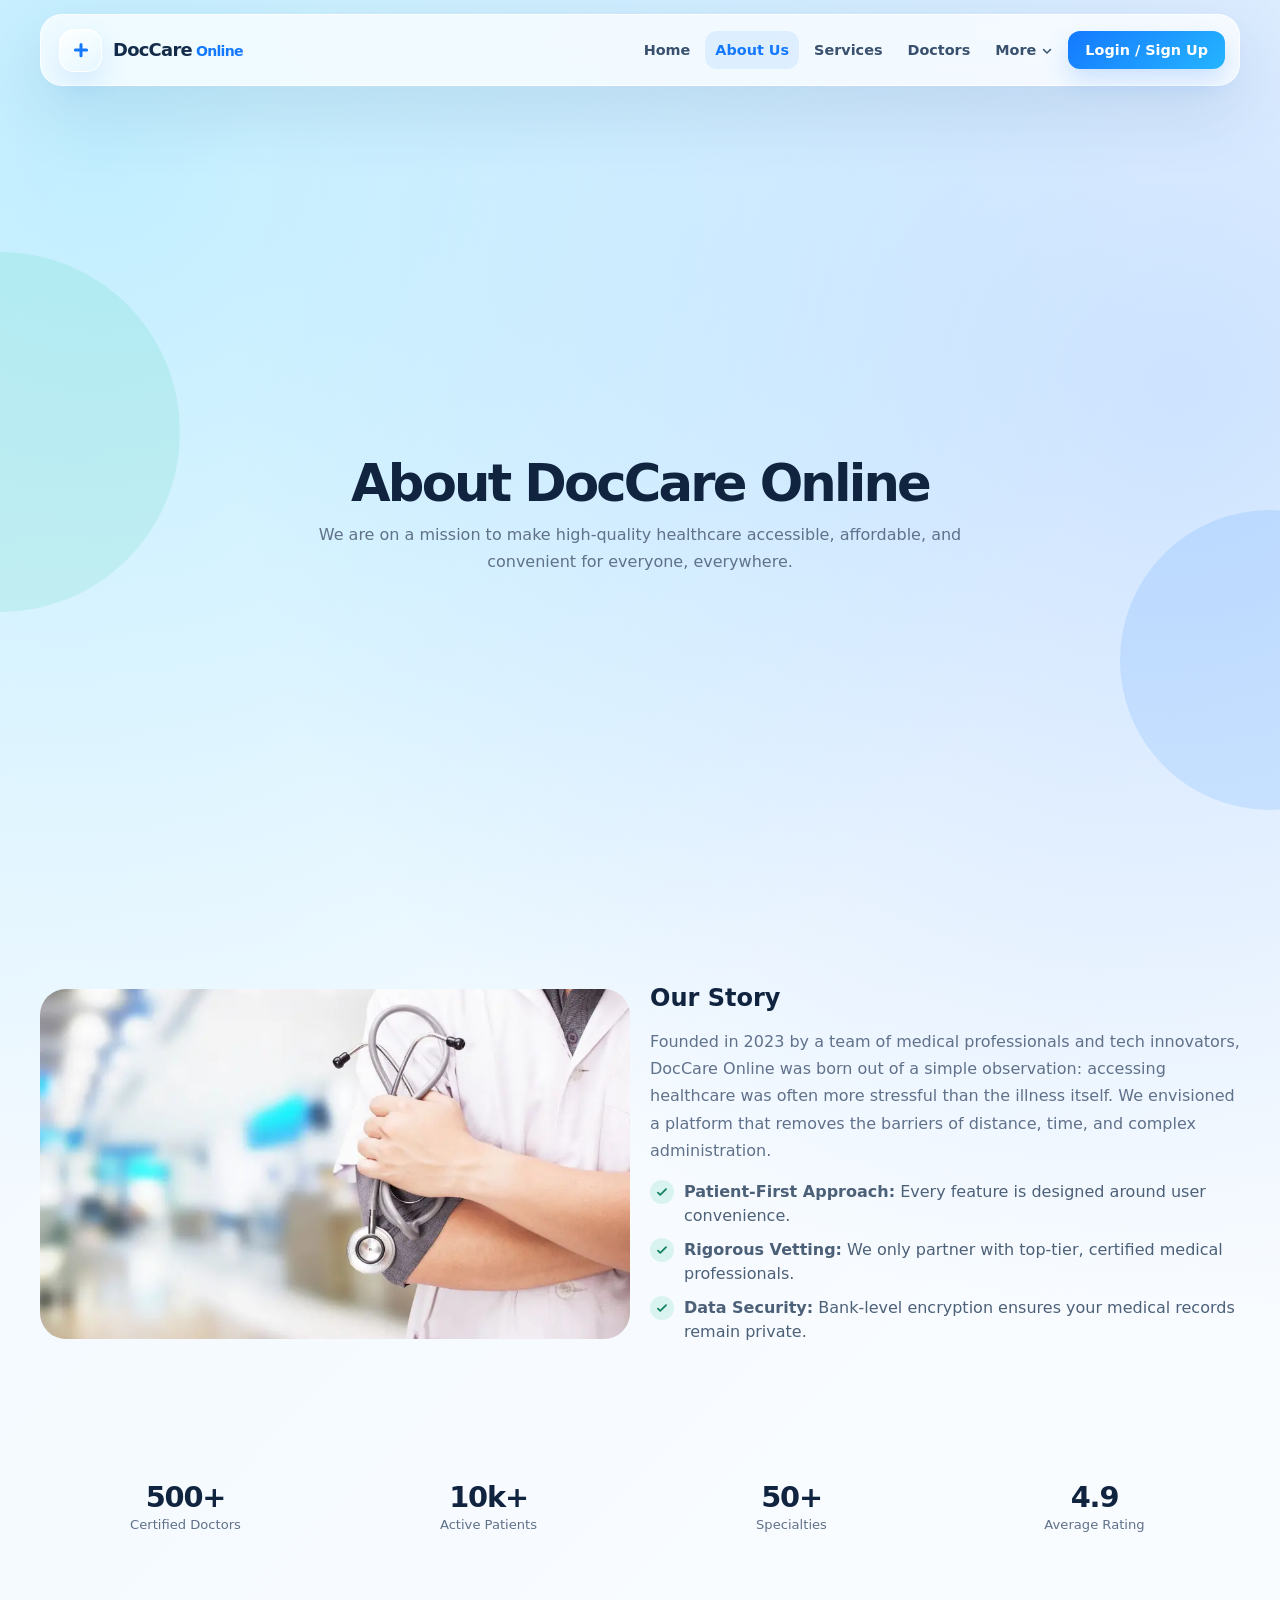
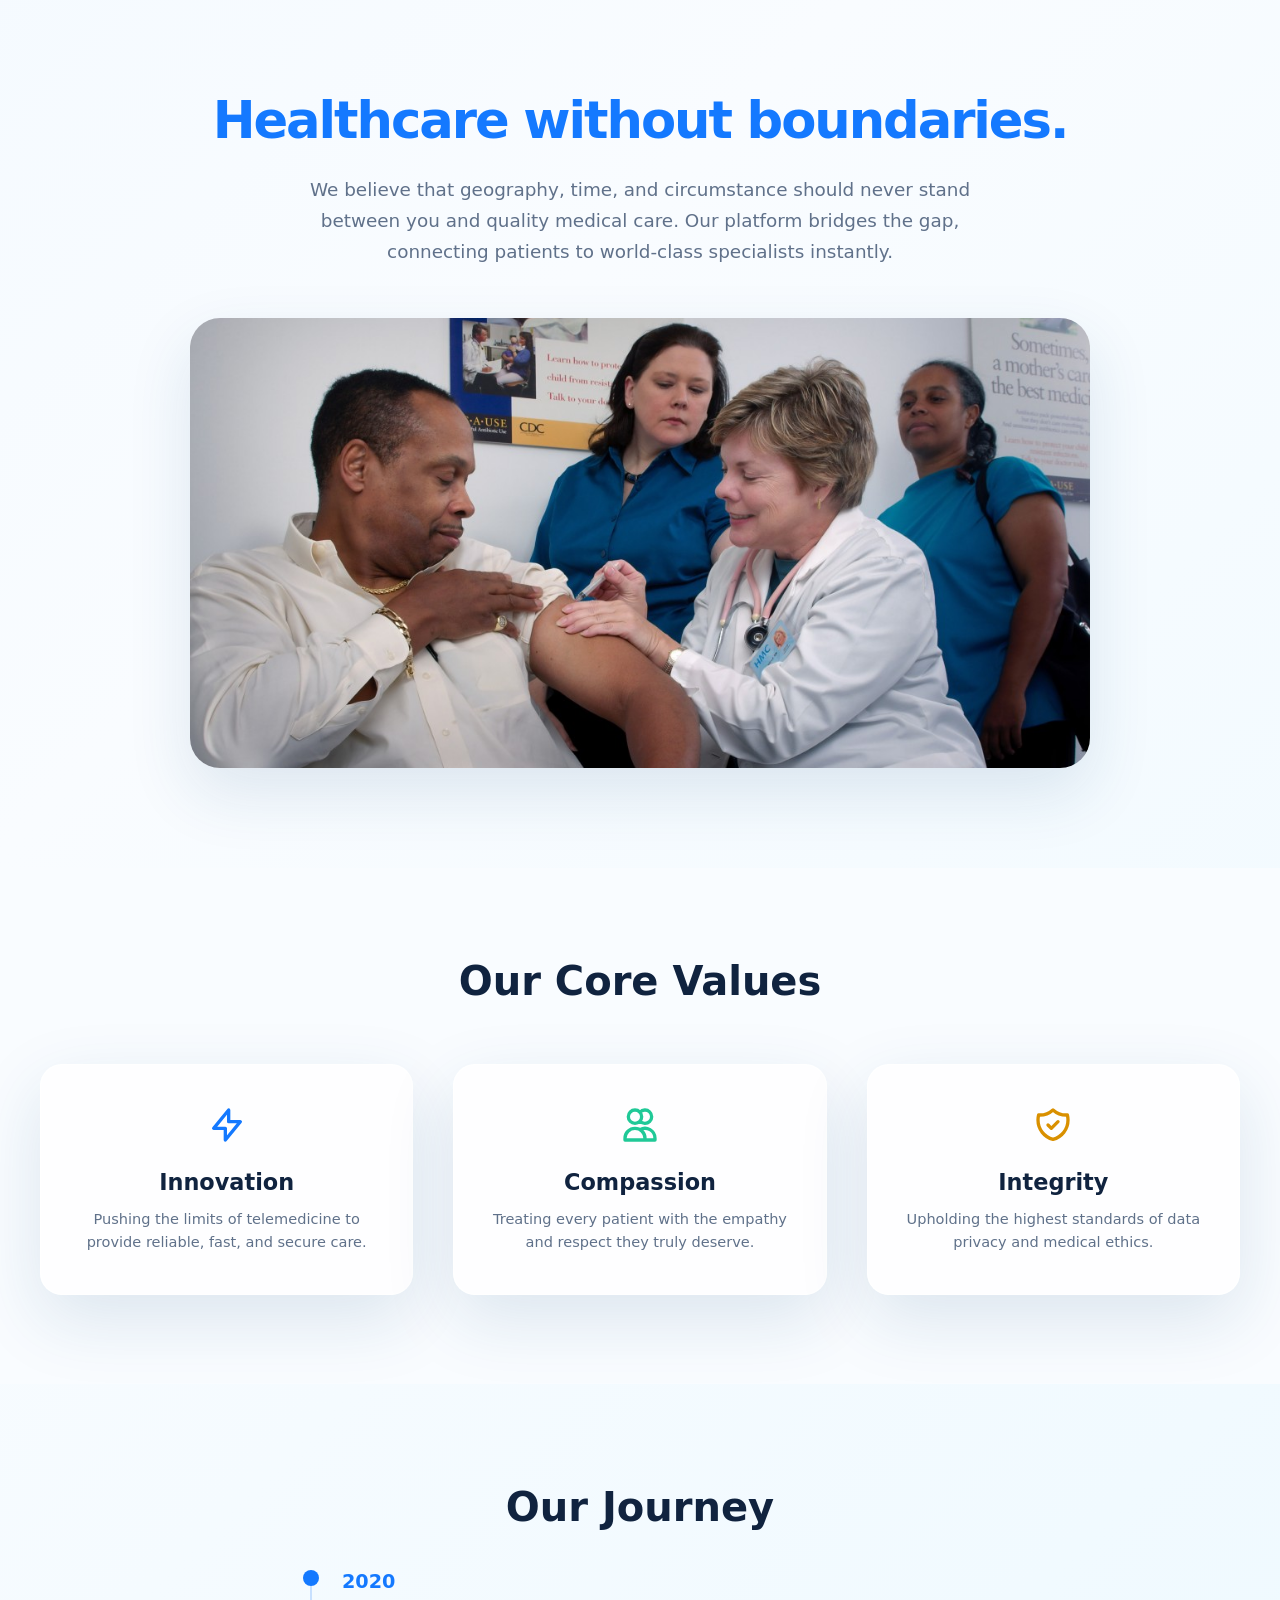
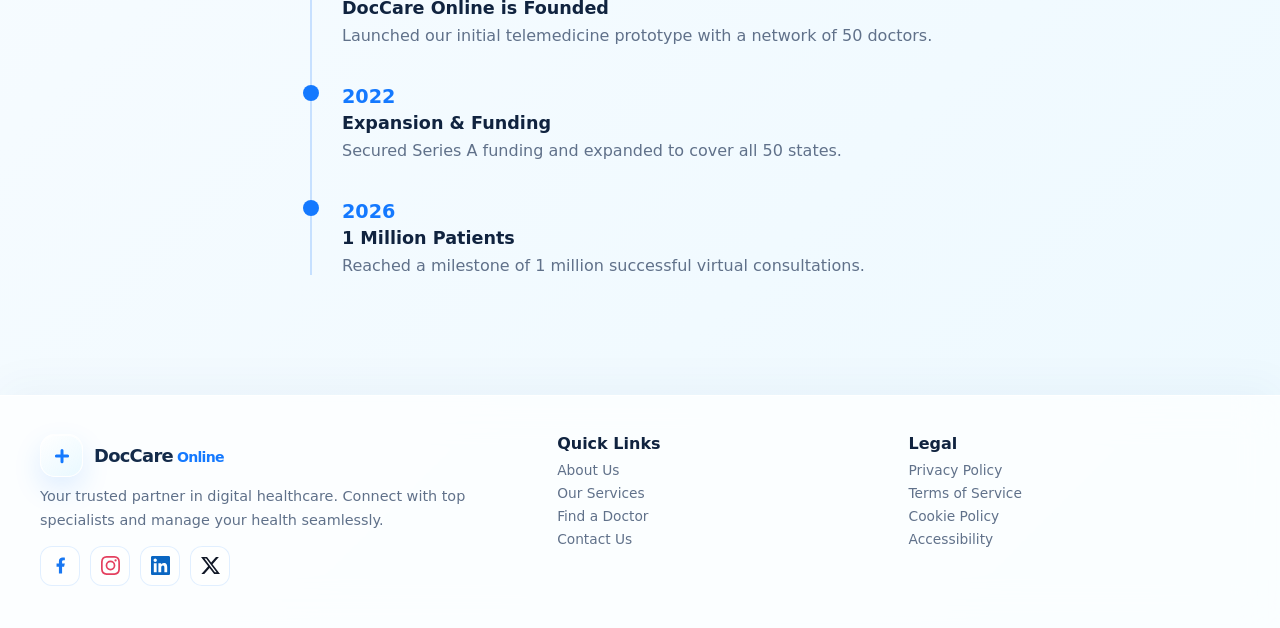
==== about.html @ 2a362c6a "first commit" ====
<!DOCTYPE html>
<html lang="en">
<head>
<meta charset="UTF-8">
<meta name="viewport" content="width=device-width, initial-scale=1.0, viewport-fit=cover">
<meta name="description" content="DocCare Online — modern doctor appointment platform for patients and healthcare professionals.">
<title>DocCare Online — Doctor Appointment Platform</title>
<link rel="icon" href="data:image/svg+xml,%3Csvg xmlns='http://www.w3.org/2000/svg' viewBox='0 0 64 64'%3E%3Crect x='2' y='2' width='60' height='60' rx='18' fill='%23eaf6ff' stroke='%23ffffff' stroke-width='4'/%3E%3Cpath d='M32 17v30M17 32h30' stroke='%231479ff' stroke-width='8' stroke-linecap='round'/%3E%3C/svg%3E">
<link rel="stylesheet" href="css/style.css">
</head>
<body>
<div id="public-layout">
<div class="nav-shell">
<nav class="navbar glass">
<a href="index.html" class="logo">
<div class="logo-mark"><svg viewBox="0 0 64 64" fill="none" stroke="var(--blue)" stroke-width="8" stroke-linecap="round" style="width: 24px; height: 24px;"><path d="M32 17v30M17 32h30"/></svg></div>
<div class="logo-wordmark"><strong>DocCare</strong><em>Online</em></div>
</a>
<div class="nav-links">
<a href="index.html" >Home</a>
<a href="about.html" class="active">About Us</a>
<a href="services.html">Services</a>
<a href="doctors.html">Doctors</a>
<div class="dropdown">
<button class="drop-toggle">More <svg style="width:12px;display:inline-block;vertical-align:middle" fill="none" stroke="currentColor" viewBox="0 0 24 24" stroke-width="3"><path stroke-linecap="round" stroke-linejoin="round" d="M19 9l-7 7-7-7"/></svg></button>
<div class="drop-menu">
<a href="specialties.html">Specialties</a>
<a href="how-it-works.html">How it Works</a>
<a href="resources.html">Resources</a>
<a href="contact.html">Contact</a>
</div>
</div>
<a href="auth.html" class="login-nav" >Login / Sign Up</a>
</div>
<button class="menu-btn" onclick="toggleMenu()"><svg fill="none" stroke="currentColor" viewBox="0 0 24 24" stroke-width="2.5"><path stroke-linecap="round" stroke-linejoin="round" d="M4 6h16M4 12h16M4 18h16"/></svg></button>
</nav>
</div>
<main id="main-content">
<section class="section hero"><div class="container"><div class="page-title reveal"><h1>About DocCare Online</h1><p>We are on a mission to make high-quality healthcare accessible, affordable, and convenient for everyone, everywhere.</p></div>
</section><section class="section"><div class="container"><div class="split" style="margin:40px 0"><div class="split-media reveal"><img src="image/Our%20Story.png"></div>
<div class="reveal"><h2>Our Story</h2><p style="color:var(--muted);margin:16px 0;line-height:1.7">Founded in 2023 by a team of medical professionals and tech innovators, DocCare Online was born out of a simple observation: accessing healthcare was often more stressful than the illness itself. We envisioned a platform that removes the barriers of distance, time, and complex administration.</p>
<ul class="list"><li><div class="check"><svg fill="none" stroke="currentColor" viewBox="0 0 24 24" stroke-width="3"><path stroke-linecap="round" stroke-linejoin="round" d="M5 13l4 4L19 7"/></svg></div><div><strong>Patient-First Approach:</strong> Every feature is designed around user convenience.</div></li>
<li><div class="check"><svg fill="none" stroke="currentColor" viewBox="0 0 24 24" stroke-width="3"><path stroke-linecap="round" stroke-linejoin="round" d="M5 13l4 4L19 7"/></svg></div><div><strong>Rigorous Vetting:</strong> We only partner with top-tier, certified medical professionals.</div></li>
<li><div class="check"><svg fill="none" stroke="currentColor" viewBox="0 0 24 24" stroke-width="3"><path stroke-linecap="round" stroke-linejoin="round" d="M5 13l4 4L19 7"/></svg></div><div><strong>Data Security:</strong> Bank-level encryption ensures your medical records remain private.</div></li></ul></div></div>
</section><section class="section"><div class="container"><div class="stats reveal"><div class="stat"><strong>500+</strong><span>Certified Doctors</span></div><div class="stat"><strong>10k+</strong><span>Active Patients</span></div><div class="stat"><strong>50+</strong><span>Specialties</span></div><div class="stat"><strong>4.9</strong><span>Average Rating</span></div></div></div></section>
<!-- About Section 1: Mission -->
<section class="section" style="padding:100px 0">
  <div class="container reveal">
    <div style="max-width:900px;margin:0 auto;text-align:center">
      <h2 style="font-size:3.2rem;line-height:1.15;letter-spacing:-0.04em;color:var(--blue);margin-bottom:24px">Healthcare without boundaries.</h2>
      <p style="font-size:1.15rem;line-height:1.7;color:var(--muted);margin-bottom:50px;max-width:700px;margin-left:auto;margin-right:auto">We believe that geography, time, and circumstance should never stand between you and quality medical care. Our platform bridges the gap, connecting patients to world-class specialists instantly.</p>
      <div style="width:100%;border-radius:30px;overflow:hidden;box-shadow:0 25px 65px rgba(27,78,121,0.12);background:var(--bg2);position:relative">
        <img src="image/Healthcare%20without%20boundaries.png" alt="Healthcare professionals" style="width:100%;height:450px;object-fit:cover;display:block">
      </div>
    </div>
  </div>
</section>
<!-- About Section 2: Values -->
<section class="section" style="background:var(--bg2);padding:90px 0">
  <div class="container reveal">
    <h2 style="text-align:center;font-size:2.5rem;margin-bottom:60px">Our Core Values</h2>
    <div class="values-grid">
      <div class="card glass" style="text-align:center;padding:40px 30px">
        <div style="color:var(--blue);margin-bottom:20px"><svg width="40" height="40" fill="none" stroke="currentColor" stroke-width="2" viewBox="0 0 24 24"><path stroke-linecap="round" stroke-linejoin="round" d="M13 10V3L4 14h7v7l9-11h-7z"/></svg></div>
        <h3 style="font-size:1.4rem;margin-bottom:12px">Innovation</h3>
        <p style="color:var(--muted);margin:0">Pushing the limits of telemedicine to provide reliable, fast, and secure care.</p>
      </div>
      <div class="card glass" style="text-align:center;padding:40px 30px">
        <div style="color:var(--mint);margin-bottom:20px"><svg width="40" height="40" fill="none" stroke="currentColor" stroke-width="2" viewBox="0 0 24 24"><path stroke-linecap="round" stroke-linejoin="round" d="M12 4.354a4 4 0 110 5.292M15 21H3v-1a6 6 0 0112 0v1zm0 0h6v-1a6 6 0 00-9-5.197M13 7a4 4 0 11-8 0 4 4 0 018 0z"/></svg></div>
        <h3 style="font-size:1.4rem;margin-bottom:12px">Compassion</h3>
        <p style="color:var(--muted);margin:0">Treating every patient with the empathy and respect they truly deserve.</p>
      </div>
      <div class="card glass" style="text-align:center;padding:40px 30px">
        <div style="color:#d99000;margin-bottom:20px"><svg width="40" height="40" fill="none" stroke="currentColor" stroke-width="2" viewBox="0 0 24 24"><path stroke-linecap="round" stroke-linejoin="round" d="M9 12l2 2 4-4m5.618-4.016A11.955 11.955 0 0112 2.944a11.955 11.955 0 01-8.618 3.04A12.02 12.02 0 003 9c0 5.591 3.824 10.29 9 11.622 5.176-1.332 9-6.03 9-11.622 0-1.042-.133-2.052-.382-3.016z"/></svg></div>
        <h3 style="font-size:1.4rem;margin-bottom:12px">Integrity</h3>
        <p style="color:var(--muted);margin:0">Upholding the highest standards of data privacy and medical ethics.</p>
      </div>
    </div>
  </div>
</section>
<!-- About Section 3: History -->
<section class="section" style="padding:100px 0">
  <div class="container reveal">
    <div style="max-width:700px;margin:0 auto">
      <h2 style="font-size:2.5rem;margin-bottom:40px;text-align:center">Our Journey</h2>
      <div style="border-left:2px solid rgba(20,121,255,0.2);padding-left:30px;margin-left:20px">
        <div style="position:relative;margin-bottom:40px">
          <div style="position:absolute;left:-39px;top:0;width:16px;height:16px;border-radius:50%;background:var(--blue)"></div>
          <h4 style="font-size:1.2rem;color:var(--blue);margin:0 0 5px">2020</h4>
          <p style="color:var(--ink);font-weight:600;font-size:1.1rem;margin:0">DocCare Online is Founded</p>
          <p style="color:var(--muted);margin-top:8px">Launched our initial telemedicine prototype with a network of 50 doctors.</p>
        </div>
        <div style="position:relative;margin-bottom:40px">
          <div style="position:absolute;left:-39px;top:0;width:16px;height:16px;border-radius:50%;background:var(--blue)"></div>
          <h4 style="font-size:1.2rem;color:var(--blue);margin:0 0 5px">2022</h4>
          <p style="color:var(--ink);font-weight:600;font-size:1.1rem;margin:0">Expansion & Funding</p>
          <p style="color:var(--muted);margin-top:8px">Secured Series A funding and expanded to cover all 50 states.</p>
        </div>
        <div style="position:relative">
          <div style="position:absolute;left:-39px;top:0;width:16px;height:16px;border-radius:50%;background:var(--blue)"></div>
          <h4 style="font-size:1.2rem;color:var(--blue);margin:0 0 5px">2026</h4>
          <p style="color:var(--ink);font-weight:600;font-size:1.1rem;margin:0">1 Million Patients</p>
          <p style="color:var(--muted);margin-top:8px">Reached a milestone of 1 million successful virtual consultations.</p>
        </div>
      </div>
    </div>
  </div>
</section>
</main>
<footer><div class="container"><div class="footer">
<div><a href="index.html" class="logo"><div class="logo-mark"><svg viewBox="0 0 64 64" fill="none" stroke="var(--blue)" stroke-width="8" stroke-linecap="round" style="width: 24px; height: 24px;"><path d="M32 17v30M17 32h30"/></svg></div><div class="logo-wordmark"><strong>DocCare</strong><em>Online</em></div></a><p>Your trusted partner in digital healthcare. Connect with top specialists and manage your health seamlessly.</p><div class="social-row"><a href="#" class="social-icon facebook"><svg viewBox="0 0 24 24" fill="currentColor"><path d="M14 13.5h2.5l1-4H14v-2c0-1.03 0-2 2-2h1.5V2.14c-.326-.043-1.557-.14-2.857-.14C11.928 2 10 3.657 10 6.7v2.8H7v4h3V22h4v-8.5z"/></svg></a><a href="#" class="social-icon instagram"><svg viewBox="0 0 24 24" fill="currentColor"><path d="M12 2.163c3.204 0 3.584.012 4.85.07 3.252.148 4.771 1.691 4.919 4.919.058 1.265.069 1.645.069 4.849 0 3.205-.012 3.584-.069 4.849-.149 3.225-1.664 4.771-4.919 4.919-1.266.058-1.644.07-4.85.07-3.204 0-3.584-.012-4.849-.07-3.26-.149-4.771-1.699-4.919-4.92-.058-1.265-.07-1.644-.07-4.849 0-3.204.013-3.583.07-4.849.149-3.227 1.664-4.771 4.919-4.919 1.266-.057 1.645-.069 4.849-.069zM12 0C8.741 0 8.333.014 7.053.072 2.695.272.273 2.69.073 7.052.014 8.333 0 8.741 0 12c0 3.259.014 3.668.072 4.948.2 4.358 2.618 6.78 6.98 6.98C8.333 23.986 8.741 24 12 24c3.259 0 3.668-.014 4.948-.072 4.354-.2 6.782-2.618 6.979-6.98.059-1.28.073-1.689.073-4.948 0-3.259-.014-3.667-.072-4.947-.196-4.354-2.617-6.78-6.979-6.98C15.668.014 15.259 0 12 0zm0 5.838a6.162 6.162 0 100 12.324 6.162 6.162 0 000-12.324zM12 16a4 4 0 110-8 4 4 0 010 8zm6.406-11.845a1.44 1.44 0 100 2.881 1.44 1.44 0 000-2.881z"/></svg></a><a href="#" class="social-icon linkedin"><svg viewBox="0 0 24 24" fill="currentColor"><path d="M20.447 20.452h-3.554v-5.569c0-1.328-.027-3.037-1.852-3.037-1.853 0-2.136 1.445-2.136 2.939v5.667H9.351V9h3.414v1.561h.046c.477-.9 1.637-1.85 3.37-1.85 3.601 0 4.267 2.37 4.267 5.455v6.286zM5.337 7.433c-1.144 0-2.063-.926-2.063-2.065 0-1.138.92-2.063 2.063-2.063 1.14 0 2.064.925 2.064 2.063 0 1.139-.925 2.065-2.064 2.065zm1.782 13.019H3.555V9h3.564v11.452zM22.225 0H1.771C.792 0 0 .774 0 1.729v20.542C0 23.227.792 24 1.771 24h20.451C23.2 24 24 23.227 24 22.271V1.729C24 .774 23.2 0 22.222 0h.003z"/></svg></a><a href="#" class="social-icon x-social"><svg viewBox="0 0 24 24" fill="currentColor"><path d="M18.901 1.153h3.68l-8.04 9.19L24 22.846h-7.406l-5.8-7.584-6.638 7.584H.474l8.6-9.83L0 1.154h7.594l5.243 6.932ZM17.61 20.644h2.039L6.486 3.24H4.298Z"/></svg></a></div></div>
<div><h4>Quick Links</h4><a href="about.html">About Us</a><a href="services.html">Our Services</a><a href="doctors.html">Find a Doctor</a><a href="contact.html">Contact Us</a></div>
<div><h4>Legal</h4><a href="#">Privacy Policy</a><a href="#">Terms of Service</a><a href="#">Cookie Policy</a><a href="#">Accessibility</a></div>
</div></div></footer>
</div>
<div id="toast" class="toast"></div>
<button id="back-top" class="back-top" onclick="scrollToTop()"><svg fill="none" stroke="currentColor" viewBox="0 0 24 24" stroke-width="3" style="width:20px;height:20px"><path stroke-linecap="round" stroke-linejoin="round" d="M5 15l7-7 7 7"/></svg></button>
<script src="js/app.js"></script>
</body>
</html>
---- css/style.css ----
:root{--bg:#eef7ff;--bg2:#f9fcff;--ink:#10233f;--muted:#60718a;--blue:#1479ff;--blue2:#00a7e8;--mint:#20c997;--white:rgba(255,255,255,.72);--line:rgba(20,121,255,.15);--shadow:0 24px 70px rgba(27,78,121,.13);--radius:26px;--max:1200px}
*{box-sizing:border-box;margin:0;padding:0}
html{scroll-behavior:smooth}
body{font-family:Inter,ui-sans-serif,system-ui,-apple-system,BlinkMacSystemFont,"Segoe UI",sans-serif;color:var(--ink);background:radial-gradient(circle at 8% 4%,rgba(73,213,255,.28),transparent 27%),radial-gradient(circle at 92% 10%,rgba(20,121,255,.18),transparent 26%),linear-gradient(135deg,var(--bg),var(--bg2) 48%,#edf9ff);min-height:100vh;overflow-x:hidden}
body:before,body:after{content:"";position:fixed;z-index:-1;border-radius:50%;pointer-events:none}
body:before{width:360px;height:360px;left:-180px;top:28%;background:rgba(32,201,151,.12)}
body:after{width:300px;height:300px;right:-140px;bottom:10%;background:rgba(20,121,255,.12)}
a{color:inherit;text-decoration:none}button,input,select,textarea{font:inherit}button{cursor:pointer}img{display:block;max-width:100%}
.container{width:min(calc(100% - 32px),var(--max));margin:auto}
.glass{background:var(--white);border:1px solid rgba(255,255,255,.82);box-shadow:var(--shadow);backdrop-filter:blur(20px);-webkit-backdrop-filter:blur(20px)}
.nav-shell{position:sticky;top:14px;z-index:1000;padding:0 16px}.navbar{width:min(100%,var(--max));margin:auto;min-height:72px;padding:10px 14px 10px 18px;border-radius:22px;display:flex;align-items:center;gap:18px}
.logo{display:flex;align-items:center;gap:10px;font-weight:900;letter-spacing:-.03em;white-space:nowrap;margin-right:auto}.logo-mark{width:42px;height:42px;border-radius:13px;display:grid;place-items:center;background:linear-gradient(135deg,var(--blue),var(--blue2));color:#fff;box-shadow:0 12px 28px rgba(20,121,255,.25);font-size:25px;font-weight:900}.nav-links{display:flex;align-items:center;gap:5px}
.nav-links>a,.drop-toggle{border:0;background:transparent;padding:11px 10px;border-radius:12px;color:#39516e;font-weight:700;font-size:.9rem;white-space:nowrap}.nav-links>a:hover,.drop-toggle:hover,.nav-links>a.active{background:rgba(20,121,255,.09);color:var(--blue)}
.dropdown{position:relative}.drop-menu{display:none;position:absolute;top:calc(100% + 8px);left:0;min-width:220px;padding:8px;border-radius:18px;background:rgba(250,253,255,.96);border:1px solid rgba(20,121,255,.12);box-shadow:0 22px 55px rgba(30,80,120,.18);backdrop-filter:blur(18px)}.dropdown.open .drop-menu{display:grid}.drop-menu a{padding:11px 12px;border-radius:10px;color:#3b5573;font-weight:650}.drop-menu a:hover,.drop-menu a.active{background:rgba(20,121,255,.08);color:var(--blue)}
.login-nav{background:linear-gradient(135deg,var(--blue),#25b5ff)!important;color:#fff!important;padding-inline:17px!important;box-shadow:0 12px 24px rgba(20,121,255,.18)}.menu-btn{display:none;border:0;background:rgba(255,255,255,.75);width:44px;height:44px;border-radius:13px;color:var(--ink)}
main{padding-top:34px}.page{display:none}.page.active{display:block}.hero{padding:58px 0 40px;min-height:calc(100vh - 100px);display:flex;align-items:center;width:100%}.hero-grid{display:grid;grid-template-columns:1.05fr .95fr;gap:34px;align-items:center}
.eyebrow{display:inline-flex;align-items:center;gap:8px;padding:8px 12px;border-radius:999px;background:rgba(20,121,255,.08);border:1px solid rgba(20,121,255,.12);color:var(--blue);font-weight:800;font-size:.78rem;letter-spacing:.04em;text-transform:uppercase}.eyebrow svg{width:15px;height:15px}
h1{font-size:clamp(2.5rem,5vw,5rem);line-height:1.02;letter-spacing:-.055em;margin:16px 0 18px;max-width:760px}.hero h1{max-width:680px}.hero-copy p{font-size:1.05rem;line-height:1.75;color:var(--muted);max-width:650px}
.hero-actions{display:flex;flex-wrap:wrap;gap:11px;margin-top:24px}.btn{min-height:46px;border:1px solid transparent;border-radius:13px;padding:0 18px;display:inline-flex;align-items:center;justify-content:center;gap:8px;font-weight:800;transition:.25s ease;white-space:nowrap}.btn svg{width:17px;height:17px}.btn-primary{color:#fff;background:linear-gradient(135deg,var(--blue),var(--blue2));box-shadow:0 14px 30px rgba(20,121,255,.2)}.btn-secondary{background:rgba(255,255,255,.58);border-color:rgba(20,121,255,.14);color:#2f4a68}.btn:hover{transform:translateY(-2px);box-shadow:0 16px 32px rgba(30,90,140,.14)}
.hero-visual{position:relative;min-height:470px}.hero-image{height:470px;width:100%;object-fit:cover;border-radius:34px;border:1px solid rgba(255,255,255,.9);box-shadow:0 30px 80px rgba(29,83,130,.2)}.float-card{position:absolute;padding:14px 16px;border-radius:18px;min-width:190px;animation:float 5s ease-in-out infinite}.float-a{left:-20px;bottom:34px}.float-b{right:-18px;top:36px;animation-delay:-2s}.float-title{font-size:.76rem;color:var(--muted);font-weight:750}.float-value{font-weight:900;margin-top:4px}.avatar-row{display:flex;align-items:center;margin-top:10px}.avatar{width:31px;height:31px;border-radius:50%;object-fit:cover;border:2px solid #fff;margin-left:-7px}.avatar:first-child{margin-left:0}
.section{padding:38px 0}.section-head{display:flex;align-items:end;justify-content:space-between;gap:20px;margin-bottom:18px}.section-head h2{font-size:clamp(1.55rem,3vw,2.35rem);letter-spacing:-.04em}.section-head p{color:var(--muted);max-width:620px;line-height:1.65}.center-head{text-align:center;display:block}.center-head p{margin:8px auto 0}
.grid{display:grid;gap:16px}.grid-3{grid-template-columns:repeat(3,1fr)}.grid-4{grid-template-columns:repeat(4,1fr)}.values-grid{display:grid;grid-template-columns:repeat(3,1fr);gap:40px}.card{border-radius:22px;padding:18px;min-width:0}.card h3{font-size:1.03rem;margin:10px 0 6px}.card p{color:var(--muted);line-height:1.6;font-size:.91rem}
.icon-box{width:46px;height:46px;border-radius:14px;display:grid;place-items:center;background:linear-gradient(135deg,rgba(20,121,255,.12),rgba(32,201,151,.12));color:var(--blue);font-size:22px}.icon-box svg{width:22px;height:22px}
.specialty{display:flex;flex-direction:column;justify-content:center;align-items:center;text-align:center;gap:12px;padding:24px 16px;transition:.25s ease}.specialty:hover{transform:translateY(-4px)}.image-card{overflow:hidden;padding:0}.image-card img{width:100%;height:190px;object-fit:cover}.image-card .pad{padding:16px}.doctor-card img{height:250px}.badge{display:inline-flex;padding:6px 9px;border-radius:999px;background:rgba(32,201,151,.11);color:#168564;font-size:.72rem;font-weight:800}.rating{color:#d99000;font-weight:800;font-size:.85rem}
.stats{display:grid;grid-template-columns:repeat(4,1fr);gap:12px}.stat{padding:20px;border-radius:20px;text-align:center}.stat strong{display:block;font-size:1.8rem;letter-spacing:-.04em}.stat span{color:var(--muted);font-size:.82rem}.impact-grid{display:grid;grid-template-columns:repeat(4,1fr);gap:30px;text-align:center}
.split{display:grid;grid-template-columns:1fr 1fr;gap:20px;align-items:center}.split-media{height:350px;overflow:hidden;border-radius:26px}.split-media img{width:100%;height:100%;object-fit:cover}
.list{display:grid;gap:10px;margin-top:16px}.list li{list-style:none;display:flex;gap:10px;align-items:flex-start;color:#4c6078;line-height:1.5}.check{width:24px;height:24px;border-radius:50%;display:grid;place-items:center;flex:0 0 24px;background:rgba(32,201,151,.14);color:#13835f}.check svg{width:14px;height:14px}
.steps{display:grid;grid-template-columns:repeat(3,1fr);gap:14px}.step{padding:18px;border-radius:22px;position:relative}.step-num{font-weight:900;color:var(--blue);font-size:.8rem}.step img{width:100%;height:155px;object-fit:cover;border-radius:17px;margin-top:12px}.step h3{margin:12px 0 6px}
.banner{padding:24px;border-radius:28px;display:flex;justify-content:space-between;align-items:center;gap:20px;background:linear-gradient(135deg,rgba(20,121,255,.11),rgba(73,213,255,.14));border:1px solid rgba(20,121,255,.12)}.banner h2{font-size:1.65rem;letter-spacing:-.035em}
.quote{padding:22px;border-radius:22px}.quote p{font-size:1rem;line-height:1.7;color:#465b73}.quote strong{display:block;margin-top:12px}
.page-title{padding:42px 0 22px;text-align:center}.page-title h1{font-size:clamp(2rem,4vw,3.5rem);margin:0 auto 10px;max-width:none;line-height:1.08}.page-title p{color:var(--muted);max-width:720px;margin:auto;line-height:1.7}
.service-card{min-height:240px;display:flex;flex-direction:column}.service-card .service-foot{margin-top:auto;padding-top:16px;display:flex;justify-content:space-between;align-items:center}.price{font-weight:900;color:var(--blue)}
.filters{display:flex;flex-wrap:wrap;justify-content:center;gap:9px;margin-bottom:16px}.filter{border:1px solid rgba(20,121,255,.14);background:rgba(255,255,255,.6);padding:9px 12px;border-radius:999px;font-weight:800;color:#4c6078}.filter.active{background:var(--blue);color:#fff}
.contact-grid{display:grid;grid-template-columns:.85fr 1.15fr;gap:18px}.contact-list{display:grid;gap:11px}.contact-item{display:flex;gap:13px;align-items:center;padding:14px;border-radius:18px}.contact-item svg{width:20px;color:var(--blue)}
.form{display:grid;gap:12px}.form-grid{display:grid;grid-template-columns:1fr 1fr;gap:12px}label{font-size:.78rem;font-weight:800;color:#425a74;margin-bottom:5px;display:block}input,select,textarea{width:100%;border:1px solid rgba(50,91,125,.16);background:rgba(255,255,255,.72);border-radius:13px;padding:12px 13px;color:var(--ink);outline:none}input:focus,select:focus,textarea:focus{border-color:rgba(20,121,255,.55);box-shadow:0 0 0 4px rgba(20,121,255,.08)}textarea{min-height:130px;resize:vertical}
.map{height:280px;border-radius:22px;overflow:hidden;background:linear-gradient(135deg,#dff5ff,#effcf8);position:relative}.map:before{content:"";position:absolute;inset:0;background-image:linear-gradient(35deg,transparent 48%,rgba(20,121,255,.12) 49%,transparent 51%),linear-gradient(125deg,transparent 48%,rgba(32,201,151,.12) 49%,transparent 51%);background-size:90px 90px}.map-pin{position:absolute;left:50%;top:50%;transform:translate(-50%,-50%);width:64px;height:64px;border-radius:50% 50% 50% 0;rotate:-45deg;background:linear-gradient(135deg,var(--blue),var(--blue2));display:grid;place-items:center;box-shadow:0 16px 35px rgba(20,121,255,.3)}.map-pin span{rotate:45deg;color:#fff;font-weight:900}
.dashboard-page{display:none;min-height:100vh}.dashboard-page.active{display:block}.dash-layout{display:grid;grid-template-columns:250px 1fr;min-height:100vh}.sidebar{position:sticky;top:0;height:100vh;padding:18px;display:flex;flex-direction:column;gap:15px;border-right:1px solid rgba(20,121,255,.12)}.sidebar .logo{margin:0 0 12px}.side-nav{display:grid;gap:6px}.side-nav button{border:0;background:transparent;text-align:left;padding:12px 13px;border-radius:13px;color:#4a6078;font-weight:750}.side-nav button:hover,.side-nav button.active{background:rgba(20,121,255,.1);color:var(--blue)}.side-bottom{margin-top:auto;display:grid;gap:8px}
.dash-main{padding:24px;min-width:0}.dash-top{display:flex;align-items:center;justify-content:space-between;gap:14px;margin-bottom:18px}.dash-top h2{font-size:1.55rem;letter-spacing:-.035em}.dash-menu{display:none;border:0;background:rgba(255,255,255,.75);width:44px;height:44px;border-radius:13px}.dash-grid{display:grid;grid-template-columns:repeat(4,1fr);gap:12px}.dash-stat{padding:18px;border-radius:20px}.dash-stat span{display:block;color:var(--muted);font-size:.78rem}.dash-stat strong{font-size:1.8rem;display:block;margin-top:6px}
.table-wrap{overflow:auto;border-radius:20px}table{width:100%;border-collapse:collapse;min-width:680px}th,td{padding:13px 12px;text-align:left;border-bottom:1px solid rgba(20,121,255,.09);font-size:.86rem}th{color:#526780;font-size:.75rem;text-transform:uppercase;letter-spacing:.04em}.status{display:inline-flex;padding:6px 9px;border-radius:999px;font-weight:800;font-size:.72rem}.status.green{background:rgba(32,201,151,.12);color:#167b5d}.status.blue{background:rgba(20,121,255,.1);color:#1262c7}
.auth{min-height:100vh;display:grid;place-items:center;padding:30px 16px;position:relative}.auth-controls{position:fixed;top:20px;right:20px;display:flex;gap:8px}.auth-brand{display:flex;justify-content:center;margin-bottom:18px}.auth-card{width:min(100%,470px);padding:28px;border-radius:28px}.auth-card h1{font-size:2rem;text-align:center;margin:0 0 8px;letter-spacing:-.04em}.auth-card .sub{text-align:center;color:var(--muted);margin-bottom:20px}.auth-logo{display:inline-flex}
.remember-row{display:flex;justify-content:space-between;gap:10px;align-items:center;font-size:.82rem}.remember{display:flex;align-items:center;gap:8px}.remember input{width:16px;height:16px}.remember-row a{color:var(--blue);font-weight:800}.socials{display:grid;grid-template-columns:1fr 1fr;gap:10px;margin-top:14px}.social-btn{min-height:45px;border:1px solid rgba(50,91,125,.14);background:rgba(255,255,255,.72);border-radius:13px;display:flex;align-items:center;justify-content:center;gap:9px;font-weight:800;color:#344b65}.social-btn svg{width:19px;height:19px}.divider{display:flex;align-items:center;gap:10px;margin:16px 0;color:#7b8da2;font-size:.75rem}.divider:before,.divider:after{content:"";height:1px;background:rgba(20,121,255,.12);flex:1}.auth-foot{text-align:center;margin-top:15px;color:var(--muted);font-size:.86rem}.auth-foot a{color:var(--blue);font-weight:800}
.toast{position:fixed;right:18px;bottom:18px;z-index:3000;background:#10233f;color:#fff;padding:12px 15px;border-radius:13px;box-shadow:0 18px 45px rgba(16,35,63,.24);transform:translateY(20px);opacity:0;pointer-events:none;transition:.25s}.toast.show{transform:none;opacity:1}.back-top{position:fixed;right:18px;bottom:18px;width:44px;height:44px;border:0;border-radius:50%;background:var(--blue);color:#fff;display:none;place-items:center;box-shadow:0 14px 30px rgba(20,121,255,.24);z-index:800}.back-top.show{display:grid}
footer{padding:38px 0 42px;background:var(--white);border-top:1px solid rgba(255,255,255,.82);box-shadow:0 -10px 40px rgba(27,78,121,.04);backdrop-filter:blur(20px);-webkit-backdrop-filter:blur(20px);margin-top:20px}.footer{display:grid;grid-template-columns:1.2fr .8fr .8fr;gap:20px}.footer p{color:var(--muted);line-height:1.65;margin-top:8px;max-width:450px;font-size:.9rem}.footer h4{margin-bottom:9px}.footer a:not(.logo):not(.social-icon){display:block;color:#60718a;margin:7px 0;font-size:.86rem}.social-row{display:flex;gap:8px}.social-icon{width:36px;height:36px;border-radius:11px;display:grid;place-items:center;background:rgba(20,121,255,.08);color:var(--blue);font-weight:900;transition:.2s}.social-icon:hover{transform:translateY(-2px);background:rgba(20,121,255,.14)}
.reveal{opacity:0;transform:translateY(16px);transition:.65s ease}.reveal.in{opacity:1;transform:none}@keyframes float{0%,100%{transform:translateY(0)}50%{transform:translateY(-9px)}}
@media(max-width:1020px){.nav-links{gap:1px}.nav-links>a,.drop-toggle{padding-inline:8px;font-size:.82rem}.hero-grid{grid-template-columns:1fr}.hero-copy, .hero-copy p { margin-inline: auto; text-align: center; }.hero-actions, .hero-nodes, .hero-motion-chips, .avatar-row { justify-content: center !important; }.hero-copy{max-width:760px}.hero-visual{max-width:780px}.grid-4,.impact-grid{grid-template-columns:repeat(2,1fr)}.stats{grid-template-columns:repeat(2,1fr)}.footer{grid-template-columns:1fr 1fr}.dash-layout{grid-template-columns:220px 1fr}.dash-grid{grid-template-columns:repeat(2,1fr)}}
@media(max-width:780px){.nav-shell{top:8px;padding:0 9px}.navbar{min-height:64px;padding:9px 10px 9px 13px}.menu-btn{display:grid;place-items:center}.nav-links{display:none;position:absolute;left:9px;right:9px;top:calc(100% + 8px);padding:10px;border-radius:20px;flex-direction:column;align-items:stretch;background:#ffffff;box-shadow:0 25px 60px rgba(20,43,74,0.15);border:1px solid rgba(20,121,255,0.06)}.nav-links.open{display:flex}.nav-links>a,.drop-toggle{width:100%;text-align:center;padding:12px}.dropdown{width:100%}.drop-menu{position:static;box-shadow:none;margin-top:5px;background:rgba(20,121,255,0.03);border-radius:14px}.drop-menu a{text-align:center;display:block}main{padding-top:18px}.hero{padding-top:32px}.hero-image{height:370px}.hero-visual{min-height:390px}.float-a{left:8px;bottom:22px}.float-b{right:8px;top:18px}.grid-3,.steps,.values-grid{grid-template-columns:repeat(2, 1fr)}.grid-3 > *:nth-child(3):last-child,.steps > *:nth-child(3):last-child{grid-column:1 / -1;width:calc(50% - 8px);margin-inline:auto}.values-grid > *:nth-child(3):last-child{grid-column:1 / -1;width:calc(50% - 20px);margin-inline:auto}.split,.contact-grid{grid-template-columns:1fr}.form-grid{grid-template-columns:1fr}.grid-4{grid-template-columns:1fr 1fr}.footer{grid-template-columns:1fr;text-align:center}.footer .logo{justify-content:center;margin-inline:auto}.footer p{margin-inline:auto;text-align:center}.dash-layout{display:block}.sidebar{position:fixed;z-index:1200;left:-285px;top:0;width:270px;transition:.25s;background:rgba(249,252,255,.96);backdrop-filter:blur(18px);box-shadow:25px 0 50px rgba(30,80,120,.12)}.sidebar.open{left:0}.dash-main{padding:17px}.dash-menu{display:grid;place-items:center}}
@media(max-width:520px){.container{width:min(calc(100% - 22px),var(--max))}.logo-mark{width:38px;height:38px}.logo span{font-size:.94rem}h1{font-size:2.45rem}.hero-image{height:320px}.float-card{min-width:155px;padding:11px}.float-a{left:2px}.float-b{right:2px}.card{padding:15px}.grid-3,.steps,.grid-4,.stats,.dash-grid,.impact-grid,.values-grid{grid-template-columns:1fr}.grid-3 > *:nth-child(3):last-child,.steps > *:nth-child(3):last-child,.values-grid > *:nth-child(3):last-child{grid-column:auto;width:100%;margin-inline:0}.section{padding:28px 0}.banner{display:grid}.auth-card{padding:22px 18px}.auth-controls{top:10px;right:10px}.socials{grid-template-columns:1fr}}
.doctor-card img{object-position:center 28%;background:linear-gradient(135deg,#eaf7ff,#f8fcff)}
.doctor-card:hover img{transform:scale(1.055);filter:saturate(1.06) contrast(1.02)}
.home-motion{position:relative;overflow:hidden;padding:28px;border-radius:30px;min-height:260px}
.motion-stage{position:relative;height:205px;border-radius:24px;overflow:hidden;background:linear-gradient(135deg,rgba(255,255,255,.82),rgba(220,244,255,.5));border:1px solid rgba(255,255,255,.9)}
.motion-grid{position:absolute;inset:0;background-image:linear-gradient(rgba(20,121,255,.08) 1px,transparent 1px),linear-gradient(90deg,rgba(20,121,255,.08) 1px,transparent 1px);background-size:32px 32px;mask-image:linear-gradient(to bottom,transparent,#000 18%,#000 82%,transparent)}
.motion-orb{position:absolute;width:92px;height:92px;border-radius:50%;background:radial-gradient(circle at 32% 28%,#fff 0 8%,#8cecff 22%,#1479ff 68%,rgba(20,121,255,.05) 72%);box-shadow:0 0 45px rgba(20,121,255,.28),inset -12px -16px 25px rgba(8,74,160,.18);animation:orbTravel 9s cubic-bezier(.45,.05,.55,.95) infinite alternate}
.motion-orb.one{left:7%;top:55%;animation-delay:-1.5s}
.motion-orb.two{width:58px;height:58px;left:44%;top:18%;animation-duration:7s;animation-delay:-4s;background:radial-gradient(circle at 30% 25%,#fff 0 9%,#7cf5d5 23%,#20c997 68%,rgba(32,201,151,.04) 73%)}
.motion-orb.three{width:42px;height:42px;right:9%;top:55%;animation-duration:6s;animation-delay:-2s}
.motion-line{position:absolute;height:2px;width:72%;left:14%;top:50%;background:linear-gradient(90deg,transparent,rgba(20,121,255,.15),#1479ff,rgba(32,201,151,.65),transparent);filter:blur(.2px);animation:scanLine 3.8s ease-in-out infinite}
.motion-card{position:absolute;z-index:3;left:50%;top:50%;transform:translate(-50%,-50%);width:min(330px,82%);padding:16px 18px;border-radius:20px;background:rgba(255,255,255,.68);border:1px solid rgba(255,255,255,.95);backdrop-filter:blur(16px);box-shadow:0 20px 45px rgba(27,78,121,.16);animation:cardFloat 4.5s ease-in-out infinite}
.motion-card .motion-status{display:flex;align-items:center;justify-content:space-between;gap:12px}
.motion-dot{width:9px;height:9px;border-radius:50%;background:#20c997;box-shadow:0 0 0 7px rgba(32,201,151,.12);animation:dotPulse 1.8s infinite}
.motion-wave{display:flex;align-items:end;gap:5px;height:30px;margin-top:12px}
.motion-wave i{display:block;flex:1;border-radius:99px;background:linear-gradient(180deg,#1479ff,#7bdfff);animation:wave 1.2s ease-in-out infinite}
.motion-wave i:nth-child(1){height:35%;animation-delay:-.1s}.motion-wave i:nth-child(2){height:75%;animation-delay:-.3s}.motion-wave i:nth-child(3){height:50%;animation-delay:-.5s}.motion-wave i:nth-child(4){height:92%;animation-delay:-.2s}.motion-wave i:nth-child(5){height:62%;animation-delay:-.4s}.motion-wave i:nth-child(6){height:82%;animation-delay:-.6s}
.social-icon svg{width:18px;height:18px;display:block;flex:0 0 18px;overflow:visible}
.social-icon.facebook{color:#1877f2}.social-icon.instagram{color:#e4405f}.social-icon.linkedin{color:#0a66c2}.social-icon.x-social{color:#111827}
.social-icon{background:rgba(255,255,255,.7);border:1px solid rgba(20,121,255,.12)}
.social-icon:hover{transform:translateY(-5px) scale(1.06);box-shadow:0 12px 26px rgba(20,121,255,.18)}
@keyframes orbTravel{0%{transform:translate3d(0,0,0) scale(.85)}50%{transform:translate3d(210px,-30px,0) scale(1.08)}100%{transform:translate3d(430px,22px,0) scale(.92)}}
@keyframes scanLine{0%,100%{transform:translateX(-18%) scaleX(.75);opacity:.25}50%{transform:translateX(18%) scaleX(1);opacity:1}}
@keyframes cardFloat{0%,100%{transform:translate(-50%,-50%) translateY(0)}50%{transform:translate(-50%,-50%) translateY(-9px)}}
@keyframes dotPulse{0%,100%{box-shadow:0 0 0 0 rgba(32,201,151,.2)}50%{box-shadow:0 0 0 9px rgba(32,201,151,0)}}
@keyframes wave{0%,100%{transform:scaleY(.75);opacity:.65}50%{transform:scaleY(1.12);opacity:1}}
@media(max-width:780px){.home-motion{padding:18px}.motion-stage{height:190px}.motion-card{width:78%}.motion-orb{width:68px;height:68px}@keyframes orbTravel{0%{transform:translate3d(0,0,0)}50%{transform:translate3d(55px,-20px,0)}100%{transform:translate3d(105px,18px,0)}}}
@media(prefers-reduced-motion:reduce){*,*:before,*:after{scroll-behavior:auto!important;animation:none!important;transition:none!important}}
.logo{gap:11px;min-width:max-content;text-decoration:none}
.logo-mark{width:43px;height:43px;border-radius:15px;display:grid;place-items:center;padding:0;overflow:hidden;background:linear-gradient(145deg,rgba(255,255,255,.96),rgba(225,246,255,.72));border:1px solid rgba(255,255,255,.92);box-shadow:0 12px 28px rgba(20,121,255,.13),inset 0 1px 0 rgba(255,255,255,.95);position:relative}
.logo-mark svg{width:36px;height:36px;display:block;transition:transform .45s cubic-bezier(.2,.8,.2,1),filter .45s ease}
.logo:hover .logo-mark svg{transform:rotate(-7deg) scale(1.08);filter:drop-shadow(0 7px 12px rgba(20,121,255,.2))}
.logo-wordmark{display:flex;align-items:baseline;gap:4px;letter-spacing:-.045em;line-height:1}
.logo-wordmark strong{font-size:1.12rem;color:#142b4a;font-weight:900}
.logo-wordmark em{font-size:.88rem;color:var(--blue);font-style:normal;font-weight:850}
.auth-logo .logo-mark{width:48px;height:48px}.auth-logo .logo-mark svg{width:40px;height:40px}.auth-logo .logo-wordmark strong{font-size:1.2rem}.auth-logo .logo-wordmark em{font-size:.95rem}
.footer .social-row{display:flex;align-items:center;justify-content:flex-start;gap:10px;margin:13px 0 0;padding:0}
.footer .social-icon{width:40px;height:40px;min-width:40px;min-height:40px;padding:0;margin:0;border-radius:12px;display:grid;place-items:center;box-sizing:border-box;line-height:0;overflow:hidden}
.footer .social-icon svg{width:19px;height:19px;min-width:19px;min-height:19px;margin:0;padding:0;display:block;flex:none;box-sizing:border-box}
.footer .social-icon:hover{transform:translateY(-5px) scale(1.05);padding:0}
.hero-h1-motion{width:min(100%,430px);margin:16px auto 4px;padding:11px 14px 10px;border-radius:18px;background:rgba(255,255,255,.5);border:1px solid rgba(255,255,255,.82);box-shadow:0 12px 32px rgba(27,78,121,.09);backdrop-filter:blur(13px);-webkit-backdrop-filter:blur(13px);overflow:hidden}
.hero-motion-line{height:18px;display:flex;align-items:center;gap:0;position:relative}
.hero-motion-line i{height:2px;flex:1;background:linear-gradient(90deg,rgba(20,121,255,.1),#1479ff,rgba(32,201,151,.65),rgba(20,121,255,.08));position:relative;overflow:hidden}
.hero-motion-line i:after{content:"";position:absolute;top:0;left:-35%;width:35%;height:100%;background:linear-gradient(90deg,transparent,#fff,transparent);animation:heroLineTravel 2.2s linear infinite}
.pulse-node{width:9px;height:9px;border-radius:50%;background:#1479ff;box-shadow:0 0 0 5px rgba(20,121,255,.11),0 0 18px rgba(20,121,255,.3);animation:heroNodePulse 1.7s ease-in-out infinite;flex:0 0 9px}
.pulse-node.mint{background:#20c997;box-shadow:0 0 0 5px rgba(32,201,151,.11),0 0 18px rgba(32,201,151,.28);animation-delay:.35s}
.hero-motion-chips{display:flex;align-items:center;justify-content:flex-start;gap:8px;margin-top:6px;font-size:.68rem;font-weight:850;color:#58708b}
.hero-motion-chips span{padding:4px 8px;border-radius:999px;background:rgba(255,255,255,.72);border:1px solid rgba(20,121,255,.1);animation:chipFloat 3.2s ease-in-out infinite}
.hero-motion-chips span:nth-of-type(2){animation-delay:.25s}.hero-motion-chips span:nth-of-type(3){animation-delay:.5s}.hero-motion-chips b{color:var(--blue);font-size:.8rem}
@keyframes heroLineTravel{from{transform:translateX(-20px)}to{transform:translateX(160px)}}
@keyframes heroNodePulse{0%,100%{transform:scale(.85);opacity:.8}50%{transform:scale(1.2);opacity:1}}
@keyframes chipFloat{0%,100%{transform:translateY(0)}50%{transform:translateY(-2px)}}
@media(max-width:780px){.logo-mark{width:39px;height:39px;border-radius:13px}.logo-mark svg{width:33px;height:33px}.logo-wordmark strong{font-size:1rem}.logo-wordmark em{font-size:.78rem}.hero-h1-motion{margin-top:13px;width:min(100%,390px);padding:9px 10px}.hero-motion-chips{font-size:.62rem;gap:5px}.hero-motion-chips span{padding:4px 6px}.footer .social-row{justify-content:center;gap:9px}.footer .social-icon{width:39px;height:39px;min-width:39px;min-height:39px}}
@media(prefers-reduced-motion:reduce){.hero-h1-motion *{animation:none!important}}
.section-head,.page-title,.service-card,.specialty,.doctor-card,.banner,.quote,.step,.stat,.contact-item,.auth-card,.auth-panel,.auth-tabs{text-align:center}
.section-head>div{margin-inline:auto}.section-head{justify-content:center}.section-head .btn{margin-inline:auto}.service-card{align-items:center;overflow:hidden}.service-card .service-image{width:100%;height:240px;border-radius:18px;overflow:hidden;margin:-1px 0 14px}.service-card .service-image img{width:100%;height:100%;object-fit:cover;transition:transform .55s cubic-bezier(.2,.8,.2,1),filter .55s}.service-card:hover .service-image img{transform:scale(1.07);filter:saturate(1.08)}.service-foot{width:100%;justify-content:center!important;gap:14px}.service-card h3,.service-card p{max-width:330px}.card,.banner,.step,.quote,.stat,.contact-item,.social-btn,.btn,.filter,.nav-links>a,.drop-toggle,.logo-mark,.icon-box,.social-icon{transition:transform .28s cubic-bezier(.2,.8,.2,1),box-shadow .28s ease,background .28s ease,border-color .28s ease,color .28s ease}
.card:hover,.step:hover,.quote:hover,.stat:hover,.contact-item:hover{transform:translateY(-7px);box-shadow:0 28px 65px rgba(27,78,121,.18)}.image-card:hover img{transform:scale(1.045)}.image-card img{transition:transform .6s cubic-bezier(.2,.8,.2,1)}.btn:hover,.social-btn:hover,.filter:hover{transform:translateY(-3px)}.btn-primary:hover{box-shadow:0 20px 38px rgba(20,121,255,.28)}.nav-links>a:hover,.drop-toggle:hover{transform:translateY(-2px)}.logo:hover .logo-mark{transform:rotate(-6deg) scale(1.05)}.icon-box:hover{transform:translateY(-3px) rotate(-2deg);box-shadow:0 12px 26px rgba(20,121,255,.14)}.social-icon:hover{transform:translateY(-4px) scale(1.06)}.social-icon svg{width:19px;height:19px}.resource-visual{height:350px;border-radius:26px;display:flex;flex-direction:column;align-items:center;justify-content:center;gap:12px;background:linear-gradient(145deg,rgba(255,255,255,.72),rgba(20,121,255,.08));color:var(--ink)}.resource-visual span{color:var(--muted);font-size:.9rem}.facebook:hover{color:#1877F2}.instagram:hover{color:#E4405F}.linkedin:hover{color:#0A66C2}.x-social:hover{color:#111}input:hover,select:hover,textarea:hover{border-color:rgba(20,121,255,.3)}.social-btn svg{flex:0 0 19px}.auth-brand{justify-content:center}.auth-logo{margin-inline:auto}.auth-tabs{display:flex;justify-content:center;gap:8px;margin:0 auto 20px;padding:5px;border-radius:14px;background:rgba(20,121,255,.06);width:min(100%,300px)}.auth-tab{border:0;background:transparent;color:#5b7089;font-weight:850;padding:9px 18px;border-radius:10px;cursor:pointer;transition:.25s}.auth-tab.active{background:#fff;color:var(--blue);box-shadow:0 8px 20px rgba(20,121,255,.1)}.auth-panel .form{text-align:left}.auth-panel h1,.auth-panel .sub{text-align:center}.text-link{border:0;background:none;color:var(--blue);font-weight:800;cursor:pointer}.terms{display:flex!important;align-items:center;justify-content:center;gap:8px!important;font-size:.78rem!important;margin:2px 0 0!important}.terms input{width:16px!important;height:16px!important;flex:0 0 16px}.terms span{color:#536b84}.auth-controls{z-index:20}.reveal.in{animation:revealUp .7s cubic-bezier(.2,.8,.2,1) both}@keyframes revealUp{from{opacity:0;transform:translateY(22px) scale(.985)}to{opacity:1;transform:none}}@keyframes pulseGlow{0%,100%{box-shadow:0 0 0 0 rgba(20,121,255,.15)}50%{box-shadow:0 0 0 12px rgba(20,121,255,0)}}.btn-primary{animation:pulseGlow 3s ease-in-out infinite}.hero-visual .hero-image{animation:heroFloat 7s ease-in-out infinite}@keyframes heroFloat{0%,100%{transform:translateY(0)}50%{transform:translateY(-7px)}}
.card:hover,.step:hover,.quote:hover,.stat:hover,.contact-item:hover{transform:translateY(-7px);box-shadow:0 28px 65px rgba(27,78,121,.18)}.image-card:hover img{transform:scale(1.045)}.image-card img{transition:transform .6s cubic-bezier(.2,.8,.2,1)}.btn:hover,.social-btn:hover,.filter:hover{transform:translateY(-3px)}.btn-primary:hover{box-shadow:0 20px 38px rgba(20,121,255,.28)}.nav-links>a:hover,.drop-toggle:hover{transform:translateY(-2px)}.logo:hover .logo-mark{transform:rotate(-6deg) scale(1.05)}.icon-box:hover{transform:translateY(-3px) rotate(-2deg);box-shadow:0 12px 26px rgba(20,121,255,.14)}.social-icon:hover{transform:translateY(-4px) scale(1.06)}.social-icon svg{width:19px;height:19px}.resource-visual{height:350px;border-radius:26px;display:flex;flex-direction:column;align-items:center;justify-content:center;gap:12px;background:linear-gradient(145deg,rgba(255,255,255,.72),rgba(20,121,255,.08));color:var(--ink)}.resource-visual span{color:var(--muted);font-size:.9rem}.facebook:hover{color:#1877F2}.instagram:hover{color:#E4405F}.linkedin:hover{color:#0A66C2}.x-social:hover{color:#111}input:hover,select:hover,textarea:hover{border-color:rgba(20,121,255,.3)}.social-btn svg{flex:0 0 19px}.auth-brand{justify-content:center}.auth-logo{margin-inline:auto}.auth-tabs{display:flex;justify-content:center;gap:8px;margin:0 auto 20px;padding:5px;border-radius:14px;background:rgba(20,121,255,.06);width:min(100%,300px)}.auth-tab{border:0;background:transparent;color:#5b7089;font-weight:850;padding:9px 18px;border-radius:10px;cursor:pointer;transition:.25s}.auth-tab.active{background:#fff;color:var(--blue);box-shadow:0 8px 20px rgba(20,121,255,.1)}.auth-panel .form{text-align:left}.auth-panel h1,.auth-panel .sub{text-align:center}.text-link{border:0;background:none;color:var(--blue);font-weight:800;cursor:pointer}.terms{display:flex!important;align-items:center;justify-content:center;gap:8px!important;font-size:.78rem!important;margin:2px 0 0!important}.terms input{width:16px!important;height:16px!important;flex:0 0 16px}.terms span{color:#536b84}.auth-controls{z-index:20}.reveal.in{animation:revealUp .7s cubic-bezier(.2,.8,.2,1) both}@keyframes revealUp{from{opacity:0;transform:translateY(22px) scale(.985)}to{opacity:1;transform:none}}@keyframes pulseGlow{0%,100%{box-shadow:0 0 0 0 rgba(20,121,255,.15)}50%{box-shadow:0 0 0 12px rgba(20,121,255,0)}}.btn-primary{animation:pulseGlow 3s ease-in-out infinite}.hero-visual .hero-image{animation:heroFloat 7s ease-in-out infinite}@keyframes heroFloat{0%,100%{transform:translateY(0)}50%{transform:translateY(-7px)}}
.cmo-quote-content{padding:60px}.cmo-title{color:#25b5ff;font-weight:800;text-transform:uppercase;font-size:0.85rem;letter-spacing:0.05em;display:block}.cmo-heading{font-size:2.5rem;margin:15px 0 20px;line-height:1.2}.cmo-desc{color:rgba(255,255,255,0.7);font-size:1.1rem}
.specialty-features{display:flex;gap:18px;flex-wrap:wrap;flex:1.2;min-width:300px}.specialty-feature-item{display:flex;align-items:center;justify-content:flex-start;gap:14px;background:var(--white);padding:22px 28px;border-radius:20px;box-shadow:0 15px 35px rgba(27,78,121,0.04);border:1px solid rgba(20,121,255,0.08);width:calc(50% - 9px);flex-grow:1}.specialty-feature-item:last-child{width:100%}
.sub-container{padding:60px}.sub-content{max-width:100%}.sub-form-wrap{display:flex;align-items:center;gap:15px;flex-wrap:wrap}.sub-form{display:flex;align-items:center;background:#fff;border-radius:14px;padding:6px;width:100%;max-width:420px;box-shadow:0 15px 35px rgba(0,0,0,0.1)}.sub-input-group{display:flex;align-items:center;flex:1}.sub-cards-grid{display:grid;grid-template-columns:1fr 1fr;gap:20px}.sub-card{background:rgba(255,255,255,0.06);border:1px solid rgba(255,255,255,0.1);padding:24px;border-radius:20px;backdrop-filter:blur(10px)}.card-offset{transform:translateY(25px)}
@media(max-width:780px){.section-head{display:grid;justify-items:center}.section-head>div{width:100%}.hero-copy,.page-title,.card,.banner,.step,.quote,.stat,.contact-item{text-align:center}.contact-item{flex-direction:column;justify-content:center;gap:8px}.hero-actions,.hero-nodes,.hero-motion-chips,.avatar-row{justify-content:center}.hero-actions { flex-direction: column; align-items: center; width: 100%; max-width: 300px; margin-inline: auto; }.hero-actions .btn { width: 100%; }.filters { flex-direction: column; width: 100%; max-width: 300px; margin-inline: auto; }.filter { width: 100%; }.cmo-quote-content{padding:40px 20px;text-align:center}.cmo-heading{font-size:1.8rem}.cmo-desc{font-size:1rem}.specialty-features{flex-direction:column}.specialty-feature-item{width:100%;justify-content:center}.sub-container{padding:40px 20px}.sub-content{text-align:center}.sub-content p{margin-inline:auto}.sub-form-wrap{justify-content:center}.sub-form{margin-inline:auto;flex-direction:column;max-width:100%;padding:0;background:transparent;box-shadow:none;gap:12px}.sub-input-group{background:#fff;border-radius:12px;width:100%;padding:4px;box-shadow:0 15px 35px rgba(0,0,0,0.1)}.sub-form input{text-align:left;width:100%;padding:12px 5px}.sub-form button{width:100%}.sub-disclaimer{display:block;text-align:center;width:100%}.sub-cards-grid{grid-template-columns:1fr;gap:15px;margin-top:30px}.sub-card{text-align:center;display:flex;flex-direction:column;align-items:center}.card-offset{transform:none}.service-card .service-image{height:200px}.auth{padding:24px 12px}.auth-card{width:min(100%,500px)}.auth-tabs{margin-bottom:16px}.auth-controls{top:12px;right:12px}.nav-links>a{text-align:center}.nav-links{align-items:center}.nav-links .login-nav{text-align:center}.service-foot{flex-wrap:wrap}}
@media(max-width:520px){.service-card .service-image{height:180px}.auth-logo .logo-mark{width:42px;height:42px}.auth-card{padding:20px 16px}.auth-card h1{font-size:1.75rem}.remember-row{align-items:flex-start}.hero h1{font-size:2.25rem}}
.footer .social-row{padding:0!important;margin-top:13px!important}.footer .social-icon{padding:0!important;margin:0!important;box-sizing:border-box!important}.footer .social-icon svg{margin:0!important;padding:0!important;display:block!important}
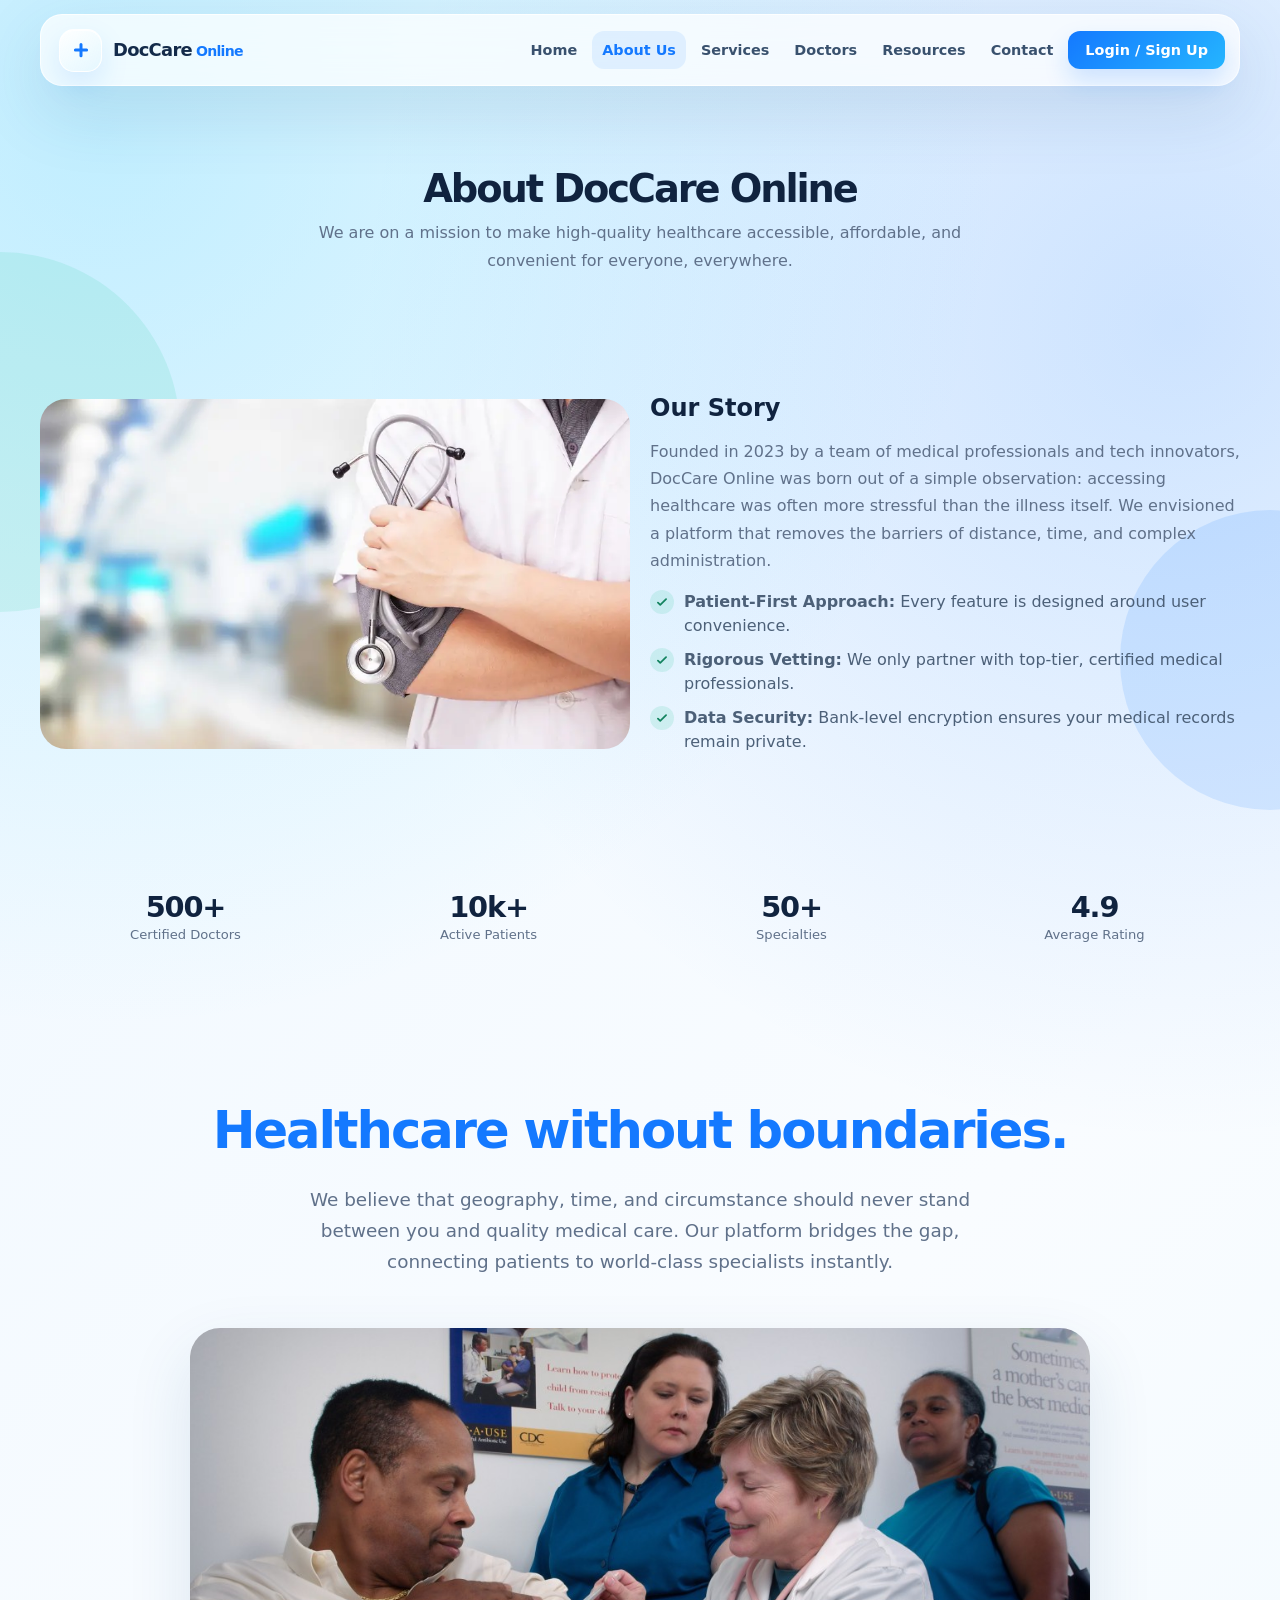
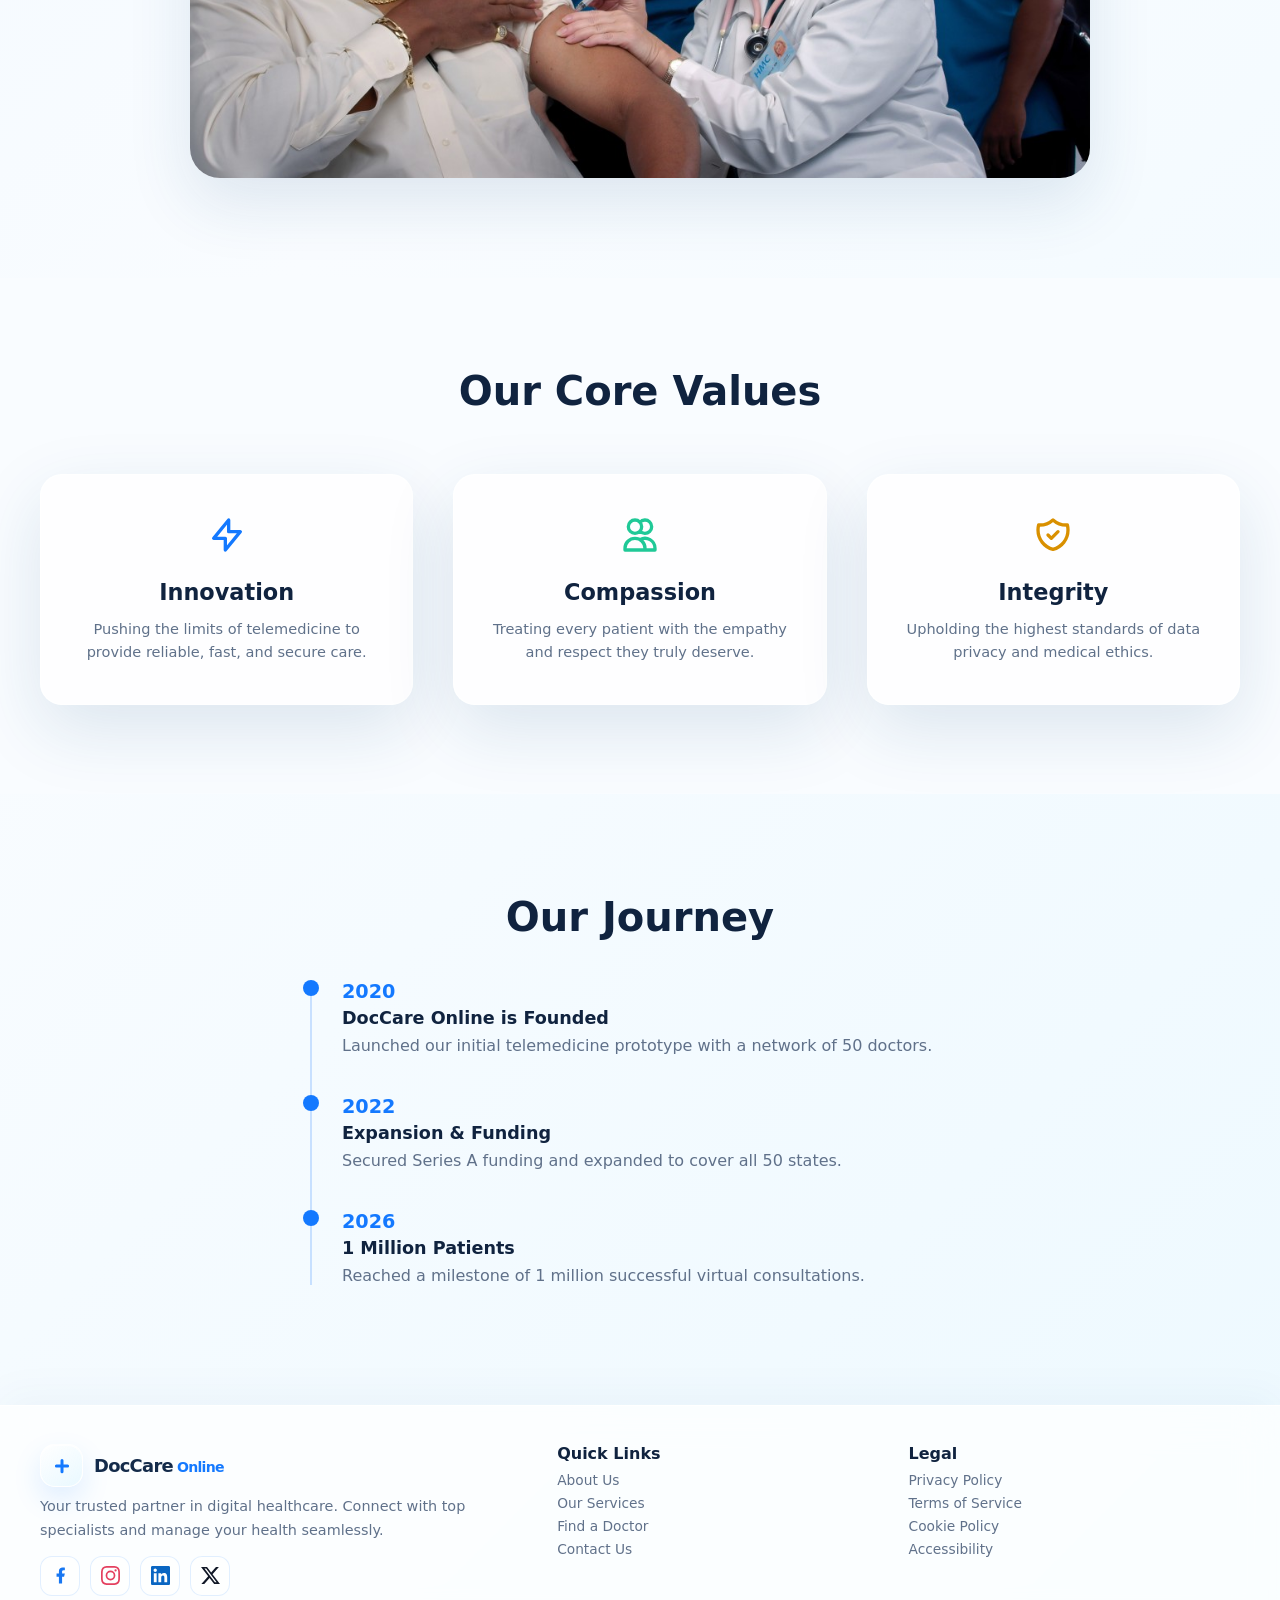
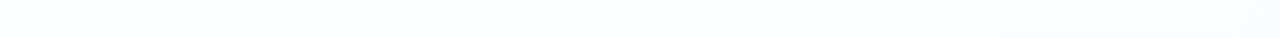
==== commit c840b486: "second commit" ====
--- a/about.html
+++ b/about.html
@@ -21,15 +21,8 @@
 <a href="about.html" class="active">About Us</a>
 <a href="services.html">Services</a>
 <a href="doctors.html">Doctors</a>
-<div class="dropdown">
-<button class="drop-toggle">More <svg style="width:12px;display:inline-block;vertical-align:middle" fill="none" stroke="currentColor" viewBox="0 0 24 24" stroke-width="3"><path stroke-linecap="round" stroke-linejoin="round" d="M19 9l-7 7-7-7"/></svg></button>
-<div class="drop-menu">
-<a href="specialties.html">Specialties</a>
-<a href="how-it-works.html">How it Works</a>
 <a href="resources.html">Resources</a>
 <a href="contact.html">Contact</a>
-</div>
-</div>
 <a href="auth.html" class="login-nav" >Login / Sign Up</a>
 </div>
 <button class="menu-btn" onclick="toggleMenu()"><svg fill="none" stroke="currentColor" viewBox="0 0 24 24" stroke-width="2.5"><path stroke-linecap="round" stroke-linejoin="round" d="M4 6h16M4 12h16M4 18h16"/></svg></button>
--- a/css/style.css
+++ b/css/style.css
@@ -13,7 +13,7 @@
 .nav-links>a,.drop-toggle{border:0;background:transparent;padding:11px 10px;border-radius:12px;color:#39516e;font-weight:700;font-size:.9rem;white-space:nowrap}.nav-links>a:hover,.drop-toggle:hover,.nav-links>a.active{background:rgba(20,121,255,.09);color:var(--blue)}
 .dropdown{position:relative}.drop-menu{display:none;position:absolute;top:calc(100% + 8px);left:0;min-width:220px;padding:8px;border-radius:18px;background:rgba(250,253,255,.96);border:1px solid rgba(20,121,255,.12);box-shadow:0 22px 55px rgba(30,80,120,.18);backdrop-filter:blur(18px)}.dropdown.open .drop-menu{display:grid}.drop-menu a{padding:11px 12px;border-radius:10px;color:#3b5573;font-weight:650}.drop-menu a:hover,.drop-menu a.active{background:rgba(20,121,255,.08);color:var(--blue)}
 .login-nav{background:linear-gradient(135deg,var(--blue),#25b5ff)!important;color:#fff!important;padding-inline:17px!important;box-shadow:0 12px 24px rgba(20,121,255,.18)}.menu-btn{display:none;border:0;background:rgba(255,255,255,.75);width:44px;height:44px;border-radius:13px;color:var(--ink)}
-main{padding-top:34px}.page{display:none}.page.active{display:block}.hero{padding:58px 0 40px;min-height:calc(100vh - 100px);display:flex;align-items:center;width:100%}.hero-grid{display:grid;grid-template-columns:1.05fr .95fr;gap:34px;align-items:center}
+main{padding-top:34px}.page{display:none}.page.active{display:block}.hero{padding:58px 0 40px;min-height:calc(100vh - 100px);display:flex;align-items:center;width:100%}.section.hero{min-height:auto;padding:20px 0}.hero-grid{display:grid;grid-template-columns:1.05fr .95fr;gap:34px;align-items:center}
 .eyebrow{display:inline-flex;align-items:center;gap:8px;padding:8px 12px;border-radius:999px;background:rgba(20,121,255,.08);border:1px solid rgba(20,121,255,.12);color:var(--blue);font-weight:800;font-size:.78rem;letter-spacing:.04em;text-transform:uppercase}.eyebrow svg{width:15px;height:15px}
 h1{font-size:clamp(2.5rem,5vw,5rem);line-height:1.02;letter-spacing:-.055em;margin:16px 0 18px;max-width:760px}.hero h1{max-width:680px}.hero-copy p{font-size:1.05rem;line-height:1.75;color:var(--muted);max-width:650px}
 .hero-actions{display:flex;flex-wrap:wrap;gap:11px;margin-top:24px}.btn{min-height:46px;border:1px solid transparent;border-radius:13px;padding:0 18px;display:inline-flex;align-items:center;justify-content:center;gap:8px;font-weight:800;transition:.25s ease;white-space:nowrap}.btn svg{width:17px;height:17px}.btn-primary{color:#fff;background:linear-gradient(135deg,var(--blue),var(--blue2));box-shadow:0 14px 30px rgba(20,121,255,.2)}.btn-secondary{background:rgba(255,255,255,.58);border-color:rgba(20,121,255,.14);color:#2f4a68}.btn:hover{transform:translateY(-2px);box-shadow:0 16px 32px rgba(30,90,140,.14)}
@@ -28,7 +28,7 @@
 .steps{display:grid;grid-template-columns:repeat(3,1fr);gap:14px}.step{padding:18px;border-radius:22px;position:relative}.step-num{font-weight:900;color:var(--blue);font-size:.8rem}.step img{width:100%;height:155px;object-fit:cover;border-radius:17px;margin-top:12px}.step h3{margin:12px 0 6px}
 .banner{padding:24px;border-radius:28px;display:flex;justify-content:space-between;align-items:center;gap:20px;background:linear-gradient(135deg,rgba(20,121,255,.11),rgba(73,213,255,.14));border:1px solid rgba(20,121,255,.12)}.banner h2{font-size:1.65rem;letter-spacing:-.035em}
 .quote{padding:22px;border-radius:22px}.quote p{font-size:1rem;line-height:1.7;color:#465b73}.quote strong{display:block;margin-top:12px}
-.page-title{padding:42px 0 22px;text-align:center}.page-title h1{font-size:clamp(2rem,4vw,3.5rem);margin:0 auto 10px;max-width:none;line-height:1.08}.page-title p{color:var(--muted);max-width:720px;margin:auto;line-height:1.7}
+.page-title{padding:42px 0 22px;text-align:center}.page-title h1{font-size:2.4rem;margin:0 auto 10px;max-width:none;line-height:1.08}.page-title p{color:var(--muted);max-width:720px;margin:auto;line-height:1.7}
 .service-card{min-height:240px;display:flex;flex-direction:column}.service-card .service-foot{margin-top:auto;padding-top:16px;display:flex;justify-content:space-between;align-items:center}.price{font-weight:900;color:var(--blue)}
 .filters{display:flex;flex-wrap:wrap;justify-content:center;gap:9px;margin-bottom:16px}.filter{border:1px solid rgba(20,121,255,.14);background:rgba(255,255,255,.6);padding:9px 12px;border-radius:999px;font-weight:800;color:#4c6078}.filter.active{background:var(--blue);color:#fff}
 .contact-grid{display:grid;grid-template-columns:.85fr 1.15fr;gap:18px}.contact-list{display:grid;gap:11px}.contact-item{display:flex;gap:13px;align-items:center;padding:14px;border-radius:18px}.contact-item svg{width:20px;color:var(--blue)}
